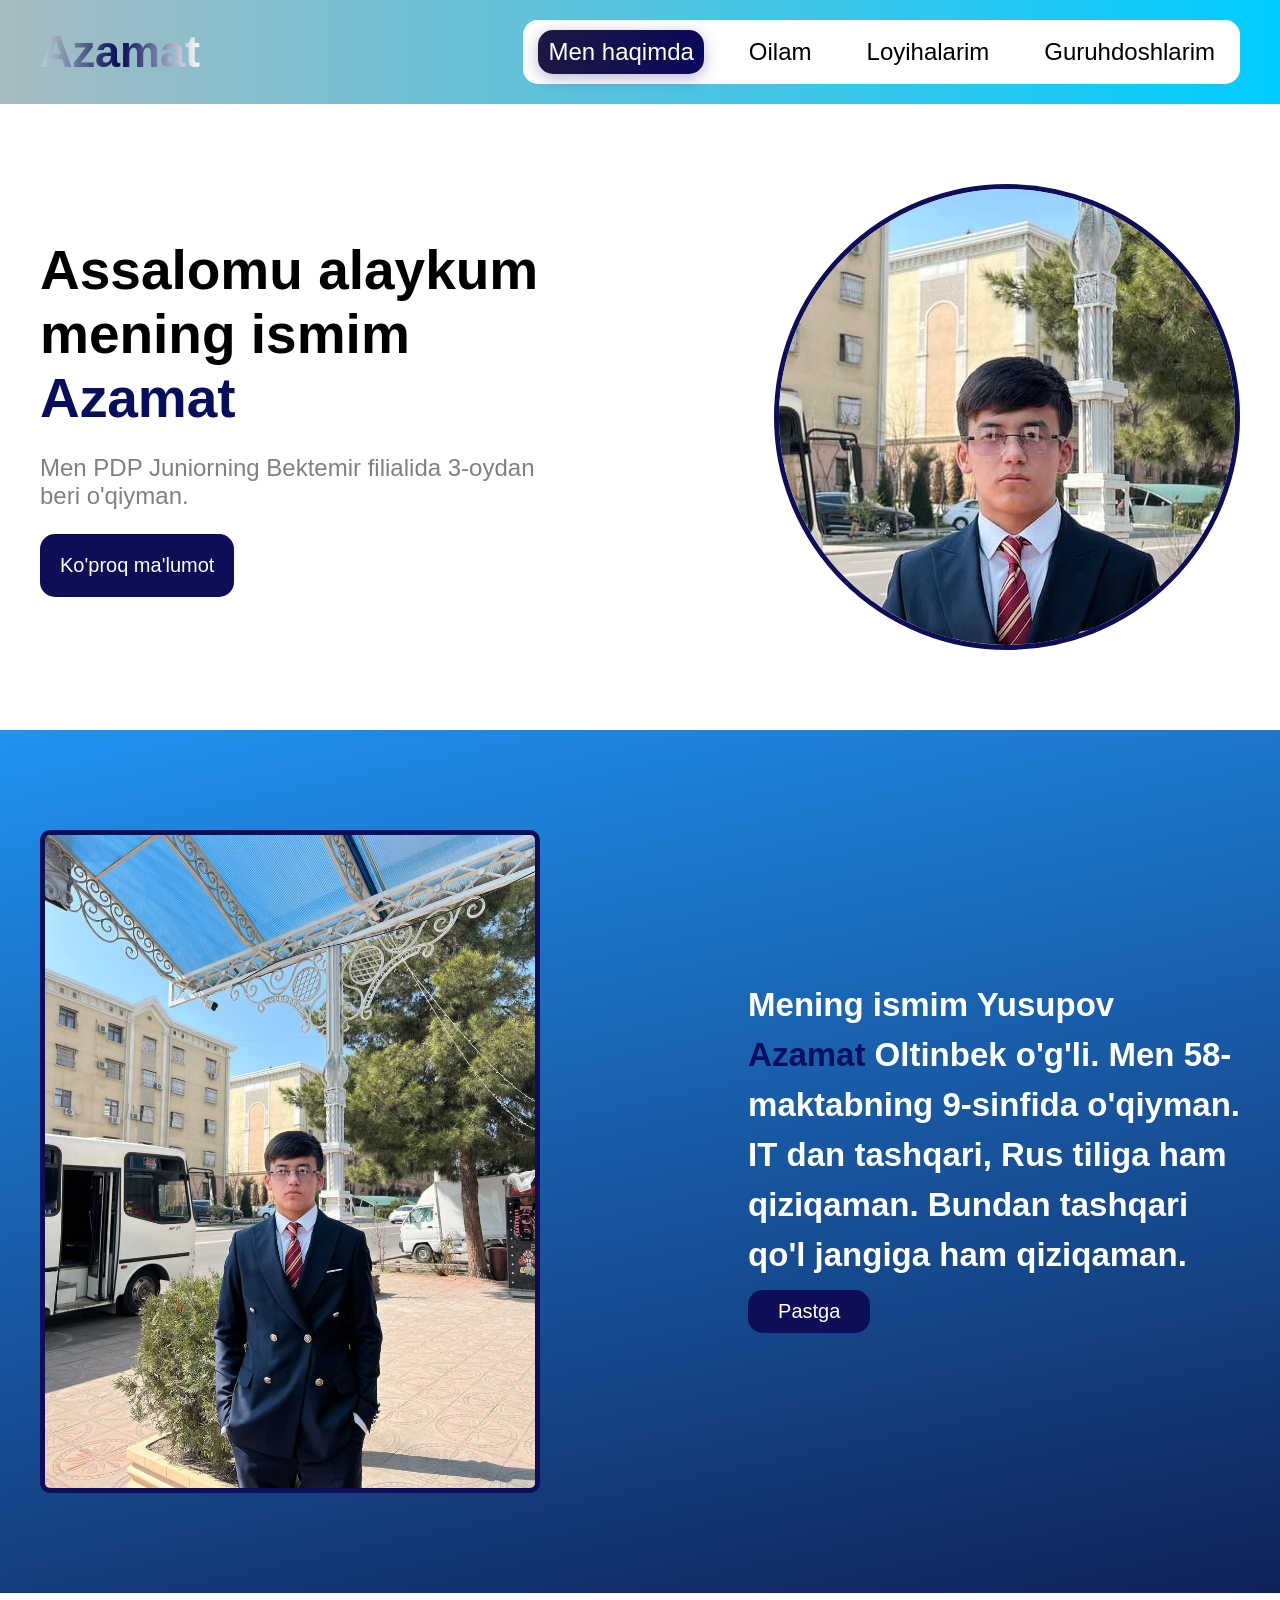
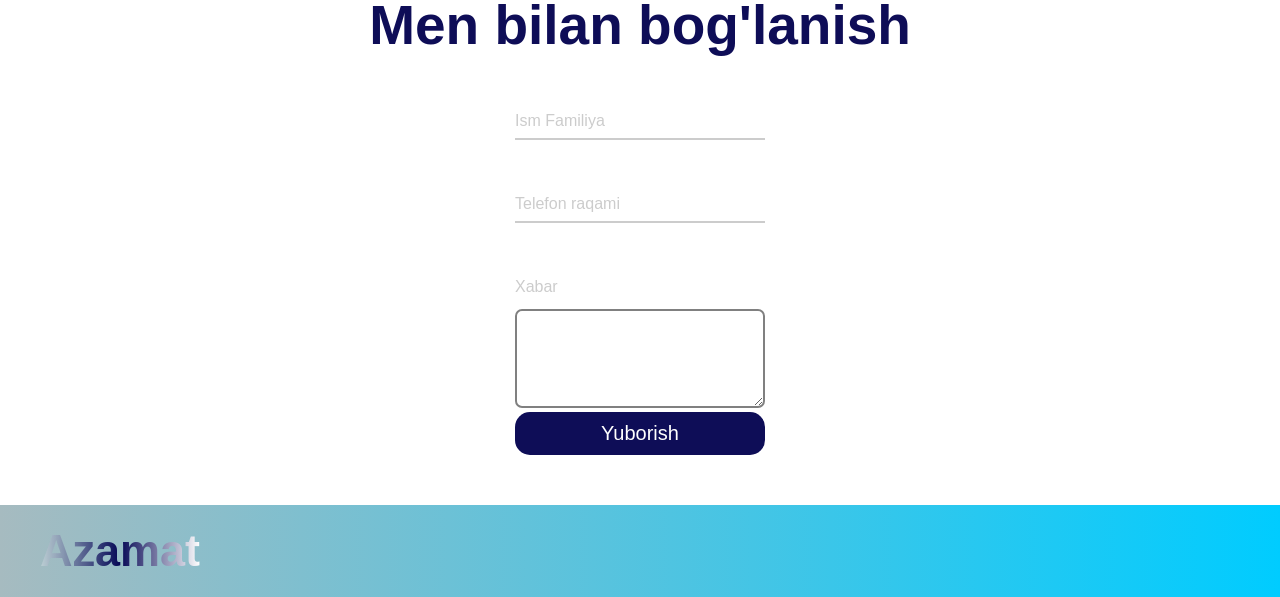
==== index.html @ 0fc04661 "first commit" ====
<!doctype html>
<html lang="en">
  <head>
    <meta charset="UTF-8" />
    <meta name="viewport" content="width=device-width, initial-scale=1.0" />
    <title>Portfolio</title>
    <link rel="stylesheet" href="/style.css" />
  </head>
  <body>
    <header class="site-header">
      <div class="conteiner">
        <div class="header-wrapper">
          <a class="logo-link" href="index.html">Azamat</a>

          <nav class="navbar">
            <ul class="navbar-list">
              <li>
                <a class="navbar-link active" href="index.html">Men haqimda</a>
              </li>
              <li><a class="navbar-link" href="family.html">Oilam</a></li>
              <li>
                <a class="navbar-link" href="project.html">Loyihalarim</a>
              </li>
               <li>
                <a class="navbar-link " href="class.html"
                  >Guruhdoshlarim</a
                >
              </li>
            </ul>
          </nav>
        </div>
      </div>
    </header>

    <main>
      <section class="hero">
        <div class="conteiner">
          <div class="hero-wrapper">
            <div class="hero-text-wrapper">
              <h1 class="hero-title">
                Assalomu alaykum mening ismim
                <span class="hero-span">Azamat</span>
              </h1>
              <p class="hero-desc">
                Men PDP Juniorning Bektemir filialida 3-oydan beri o'qiyman.
              </p>
              <a class="hero-link" href="#about">Ko'proq ma'lumot</a>
            </div>
            <div class="img-box">
                <div class="card">
          <div class="inner">
            <div class="oldi-tomoni"> <img src="/img/boys.png" alt="" /></div>
            <div class="orqa-tomoni"> <img src="/img/image.png" alt=""></div>
             
            </div>
          </div>
        </div>
      </section>



      <section class="about" id="about">
        <div class="conteiner">
            
            <div class="about-wrapper">
                
                    <img class="about-img" src="/img/boys.png" alt="">

                
                <div class="about-text-wrapper">
                    <h2 class="about-title">
                        
                        Mening ismim Yusupov <br> <span class="about-span">Azamat</span> Oltinbek o'g'li. Men 58- <br>maktabning 9-sinfida o'qiyman. <br> IT dan tashqari, Rus tiliga ham <br> qiziqaman. Bundan tashqari <br> qo'l jangiga ham qiziqaman.
                        
                    </h2>
                    <a class="about-link" href="#data">Pastga</a>
                </div>
            </div>
        </div>
      </section>

      <section class="data" id="data">
        <div class="conteiner">
            <h2 class="data-title">Men bilan bog'lanish</h2>
            <div class="data-card">
                <form class="data-form" action="">

                    
                    <div class="data-box">
                        <form class="data-form" action="">
                            <input type="text" id="input"
                            required>
                            <label for="input">Ism Familiya</label>
                            <span class="underline"></span>
                            
                        </form>
                    </div>
                    
                    <div class="data-box">
                        <form class="data-form" action="">
                            <input type="tel" id="input"
                            required>
                            <label for="input">Telefon raqami</label>
                            <span class="underline"></span>
                            
                            
                            
                            
                            
                        </form>                  
                    </div>
                    <div class="data-box">

                        <label for="">Xabar</label>
                        <br>
                        <br>
                        <textarea name="" id="" rows="5"></textarea>
                        <br>
                        <button>Yuborish</button>
                    </div>

                </form>
            </div>
          
        </div>
      </section>

      <section class="site-footer">
        <div class="conteiner">
            <div class="footer-wrapper">
                <a class="logo-link" href="index.html">Azamat</a>
            </div>
        </div>
      </section>
    </main>
  </body>
</html>
---- style.css ----
* {
  margin: 0;
  padding: 0;
  box-sizing: border-box;
}

body {
  margin: 0;
  overflow-x: hidden;
  font-family: "Inter", sans-serif;
}

.site-header {
  padding-block: 20px;
  padding-block-start: 20px;
  padding-block-end: 20px;
  background: linear-gradient(90deg, #00ceff, #1c6e5a);
  background-image: linear-gradient(
    90deg,
    rgb(0, 206, 255),
    rgba(0, 174, 255, 0.144)
  );
  background-position-x: initial;
  background-position-y: initial;
  background-size: initial;
  background-repeat: initial;
  background-attachment: initial;
  background-origin: initial;
  background-clip: initial;
  background-color: initial;
  background: linear-gradient(90deg, #00ceff, #0059ff, #00ceff);
  background-image: linear-gradient(
    90deg,
    rgb(166, 187, 192),
    rgb(0, 204, 255),
    rgb(8, 13, 80)
  );
  background-position-x: initial;
  background-position-y: initial;
  background-size: initial;
  background-repeat: initial;
  background-attachment: initial;
  background-origin: initial;
  background-clip: initial;
  background-color: initial;
  background-size: 200% 200%;
  animation: gradientFlow 5s ease infinite;
}

.conteiner {
  max-width: 1240px;
  width: 100%;
  margin-inline-start: auto;
  margin-inline-end: auto;
  padding-inline-start: 20px;
  padding-inline-end: 20px;
}

.header-wrapper {
  display: flex;
  justify-content: space-between;
  align-items: center;
}
a {
  text-decoration-line: none;
  display: inline-block;
}

.logo-link {
  font-size: 45px;
  font-weight: 900;
  color: #fff;
  position: relative;
  display: inline-block;
  background: linear-gradient(to right, #ffffff4d, #050755, #fff);
  background-image: linear-gradient(to right, rgb(6, 14, 94));
  -webkit-background-clip: text;
  -webkit-text-fill-color: transparent;
  transition: 1.1s;
}

.logo-link:hover {
  transform: scale(1.1);
}
.navbar {
  background-color: #fff;
  padding: 10px 15px;
  border-radius: 15px;
}

.navbar-list {
  display: flex;
  gap: 35px;
}

ul {
  list-style-type: none;
  margin-block: 0;
  padding-left: 0;
}

li {
  display: list-item;
  unicode-bidi: isolate;
}

.navbar-link {
  font-size: 24px;
  padding: 8px 10px;
  border-radius: 15px;
  color: #000;
}

.active {
  background: linear-gradient(90deg, #1c1842, #0a095a, #00ffc8);
  background-size: 200% 200%;
  animation: gradientFlow 3s ease infinite;
  color: #fff !important;
  box-shadow: 0 4px 15px rgba(28, 5, 92, 0.3);
}
.hero-wrapper {
  display: flex;

  justify-content: space-between;
  align-items: center;
  padding-block: 80px;
}

.hero-text-wrapper {
  width: 500px;
}

.hero-title {
  font-size: 55px;
  font-weight: 800;
  margin-block: 0;
}
.hero-span {
  color: rgb(6, 14, 94);
}

.hero-desc {
  color: gray;
  font-weight: 500;
  font-size: 24px;
}
p {
  display: block;
  margin-block-start: 1em;
  margin-block-end: 1em;
  margin-inline-start: 0px;
  margin-inline-end: 0px;
  unicode-bidi: isolate;
}

.hero-link {
  background-color: #0e0d57;
  padding: 20px;
  color: #fff;
  border-radius: 15px;
  font-size: 20px;

  font-weight: 400;
  transition: 1.1s;
}
.hero-link:hover {
  transform: scale(1.1);
}
.img-box {
  position: relative;
  width: 466px;
  height: 466px;
  border-radius: 50%;
  display: flex;
  justify-content: center;
  align-items: center;
  overflow: hidden;
  background: #eee;
  border: #0e0d57;
  border: 5px solid #0e0d57;
}

.card {
  width: 300px;
  height: 350px;
  margin: 30px;
  perspective: 1000px;
}
.inner {
  width: 100%;
  height: 100%;
  transition: 1s;
  transform-style: preserve-3d;
  position: relative;
}
.card:hover .inner {
  transform: rotateY(180deg);
}
.oldi-tomoni,
.orqa-tomoni {
  width: 100%;
  height: 100%;
  position: absolute;
  backface-visibility: hidden;
  display: flex;
  align-items: center;
  justify-content: center;
  color: #fff;
  font-size: 30px;
  padding: 20px;
  box-shadow: 0 0 10px black;
}
.oldi-tomoni {
  background: url(images/image.png);
  background-size: cover;
}
.orqa-tomoni {
  display: flex;
  align-items: center;
  justify-content: center;
  flex-direction: column;
  background-color: rgb(94, 157, 219);
  transform: rotateY(180deg);
  box-shadow: 0 0 10px rgb(94, 157, 219);
}

.about-wrapper {
  display: flex;
  justify-content: space-between;
  align-items: center;
}

.about {
  padding-block: 100px;
  background: linear-gradient(348deg, #102158, #2092f0);
}
.about-texts-wrapper {
  width: 500px;
}

.about-img {
  width: 500px;
  border-radius: 10px;
  border: 5px solid #0e0d57;
}

.about-title {
  font-size: 33px;
  line-height: 50px;
  color: rgb(255, 255, 255);
}

.about-span {
  color: rgb(6, 14, 94);
}

.about-link {
  background-color: #0e0d57;
  padding: 10px 30px;
  margin: 10px 0px;
  color: #fff;
  border-radius: 15px;

  font-size: 20px;
  font-weight: 400;
  transition: 0.3s linear;
}

.about-link:hover {
  transform: scale(1.1);
}

.data-box {
  position: relative;

  width: 250px;
  margin: 50px auto;
}

.data-title {
  color: #0e0d57;
  text-align: center;
  font-size: 55px;
  margin-bottom: 50px;
}

.data-box input {
  width: 100%;
  border: none;
  border-bottom: 2px solid #ccc;
  padding: 5px 0;
  font-size: 18px;
  background-color: transparent;
  outline: none;
}

.data-box label {
  position: absolute;
  top: 5px;
  left: 0;
  color: #ccc;
  transition: 0.3s;
  pointer-events: none;
}

.data-box input:focus + label,
.data-box input:valid + label {
  top: -10px;
  color: #ccc;
  font-size: 16px;
}

.data-box .underline {
  position: absolute;
  bottom: 0;
  left: 0;
  height: 2px;
  width: 100%;
  background-color: #000000;
  transform: scaleX(0);
  transition: 0.3s;
}

.data-box input:focus ~ .underline,
.data-box input:valid ~ .underline {
  transform: scaleX(1);
}

.data-card textarea {
  width: 250px;
  margin-bottom: 15px;
  padding-block: 10px;
  border-radius: 7px;
  padding-left: 15px;
  border: 2px solid gray;
  margin: 0 auto;
}

.data-card label {
  color: #ccc;
}

.data-card button {
  background-color: #0e0d57;
  margin: 10px 0px;
  padding: 10px 30px;
  color: #fff;
  border-radius: 15px;
  margin: 0 auto;
  font-size: 20px;
  font-weight: 400;
  border: none;
  width: 250px;
  transition: 0.3s linear;
}

.data-card button:hover {
  transform: scale(1.1);
}

.site-footer {
  padding-block: 20px;
  padding-block-start: 20px;
  padding-block-end: 20px;
  background: linear-gradient(90deg, #00ceff, #1c6e5a);
  background-image: linear-gradient(
    90deg,
    rgb(0, 206, 255),
    rgba(0, 174, 255, 0.144)
  );
  background-position-x: initial;
  background-position-y: initial;
  background-size: initial;
  background-repeat: initial;
  background-attachment: initial;
  background-origin: initial;
  background-clip: initial;
  background-color: initial;
  background: linear-gradient(90deg, #00ceff, #0059ff, #00ceff);
  background-image: linear-gradient(
    90deg,
    rgb(166, 187, 192),
    rgb(0, 204, 255),
    rgb(8, 13, 80)
  );
  background-position-x: initial;
  background-position-y: initial;
  background-size: initial;
  background-repeat: initial;
  background-attachment: initial;
  background-origin: initial;
  background-clip: initial;
  background-color: initial;
  background-size: 200% 200%;
  animation: gradientFlow 5s ease infinite;
}

.family-title {
  font-size: 55px;
  text-align: center;
  margin-block: 100px;
}

.family-item {
  display: flex;
  justify-content: space-between;
  align-items: center;
  padding-block: 100px;
}

.family-box {
  width: 500px;
}

.family-name {
  font-size: 50px;
  font-weight: 700;
}

.family-desc {
  font-size: 30px;
}

.family-img {
  width: 500px;
  box-shadow: 0px 0px 10px #0e0d57;
  border-radius: 5px;
}

.item2 {
  flex-direction: row-reverse;
}

.item4 {
  flex-direction: row-reverse;
}

.projects-hero {
  padding-block: 100px;
}

.project-title {
  font-size: 55px;
  text-align: center;
  margin-block: 100px;
}

.project-list {
  display: flex;
  flex-wrap: wrap;
  justify-content: space-between;
  align-items: center;
  row-gap: 55px;
}

.project-desc {
  font-size: 22px;
  font-weight: 700;
}

.project-img {
  width: 460px;
  height: 285px;
  border-radius: 10px;
  border: 5px solid #0e0d57;
}

.family-name span {
  color: #0e0d57;
}
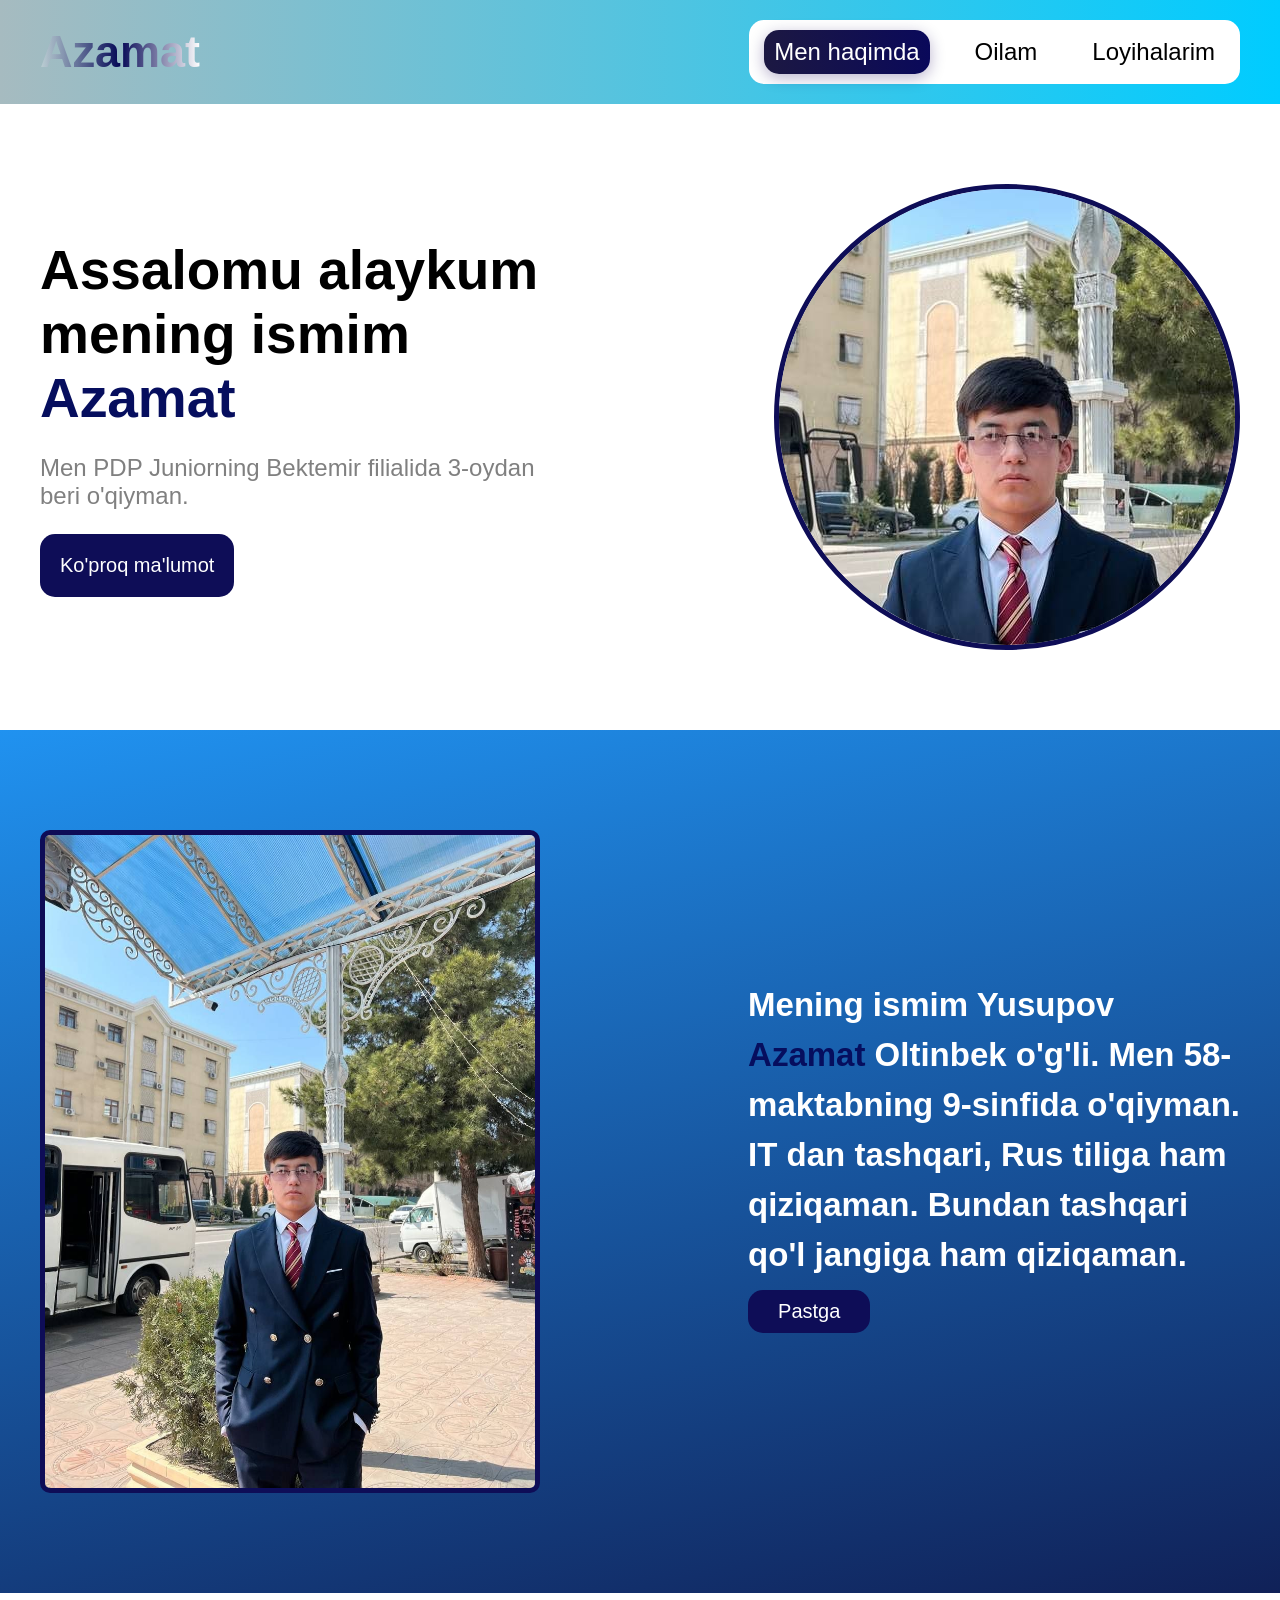
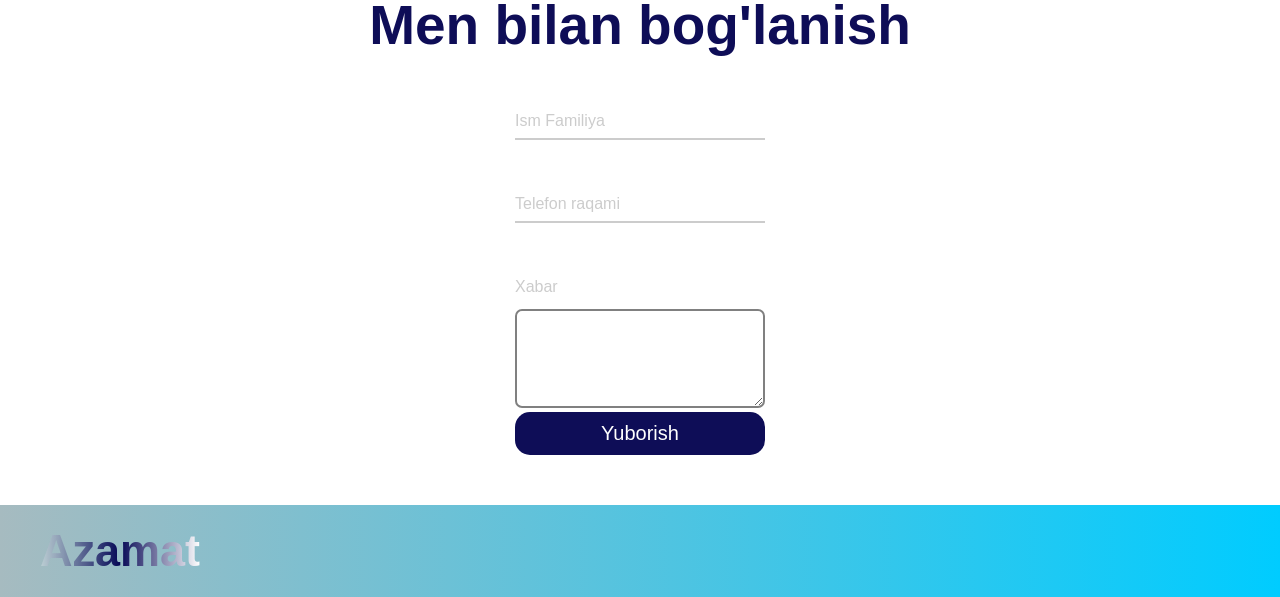
==== commit f847db92: "asas" ====
--- a/index.html
+++ b/index.html
@@ -21,11 +21,7 @@
               <li>
                 <a class="navbar-link" href="project.html">Loyihalarim</a>
               </li>
-               <li>
-                <a class="navbar-link " href="class.html"
-                  >Guruhdoshlarim</a
-                >
-              </li>
+              
             </ul>
           </nav>
         </div>
--- a/style.css
+++ b/style.css
@@ -2,6 +2,10 @@
   margin: 0;
   padding: 0;
   box-sizing: border-box;
+}
+
+html {
+  scroll-behavior: smooth;
 }
 
 body {
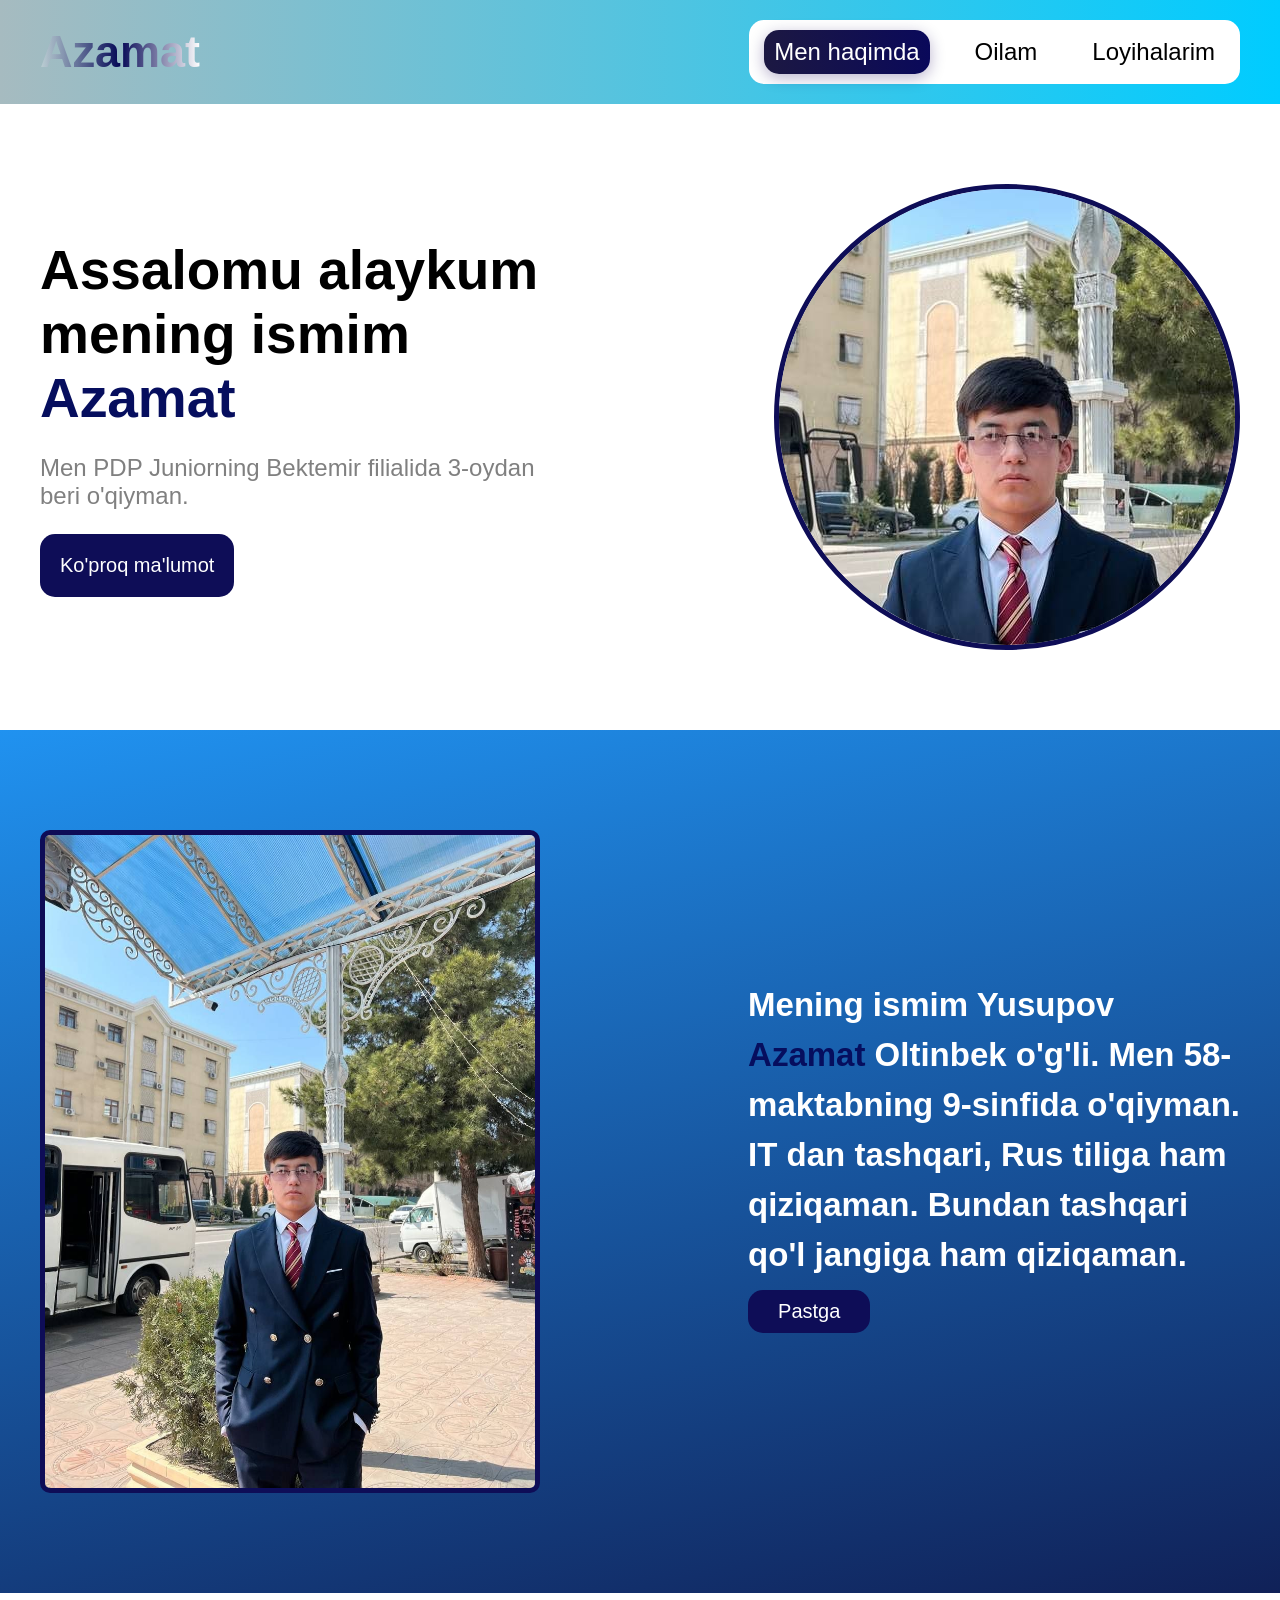
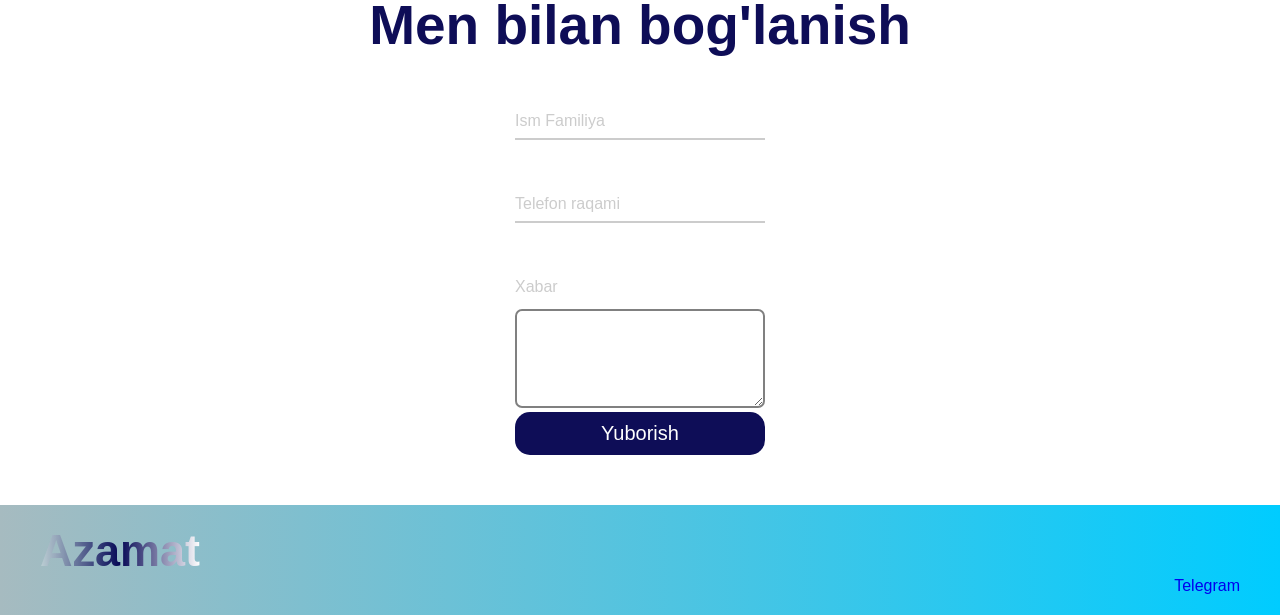
==== commit 95166aa5: "update" ====
--- a/index.html
+++ b/index.html
@@ -125,7 +125,8 @@
         <div class="conteiner">
             <div class="footer-wrapper">
                 <a class="logo-link" href="index.html">Azamat</a>
-            </div>
+              </div>
+              <a class="telegram" href="t.me/yspvvvvv7">Telegram</a>
         </div>
       </section>
     </main>
--- a/style.css
+++ b/style.css
@@ -472,3 +472,10 @@
 .family-name span {
   color: #0e0d57;
 }
+
+.telegram {
+  display: flex;
+  align-items: center;
+  justify-content: end;
+  bottom: 15px;
+}
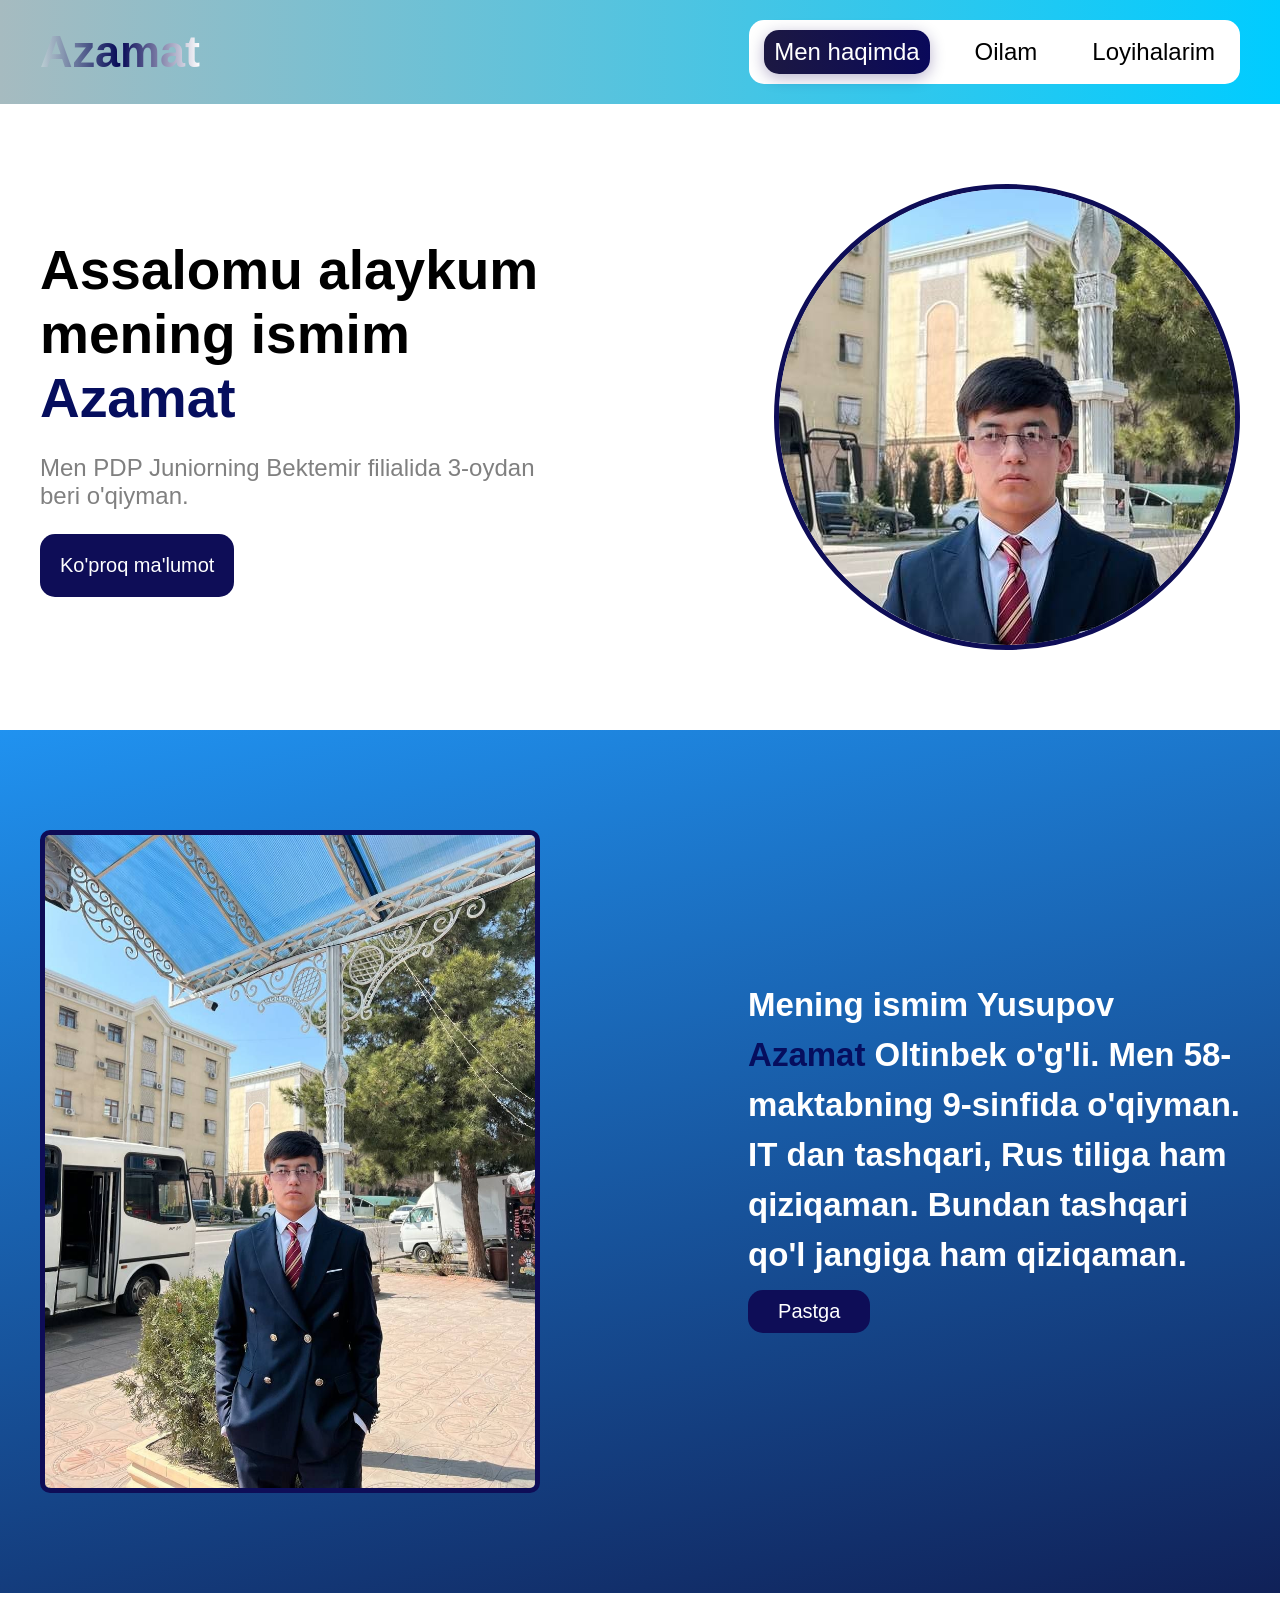
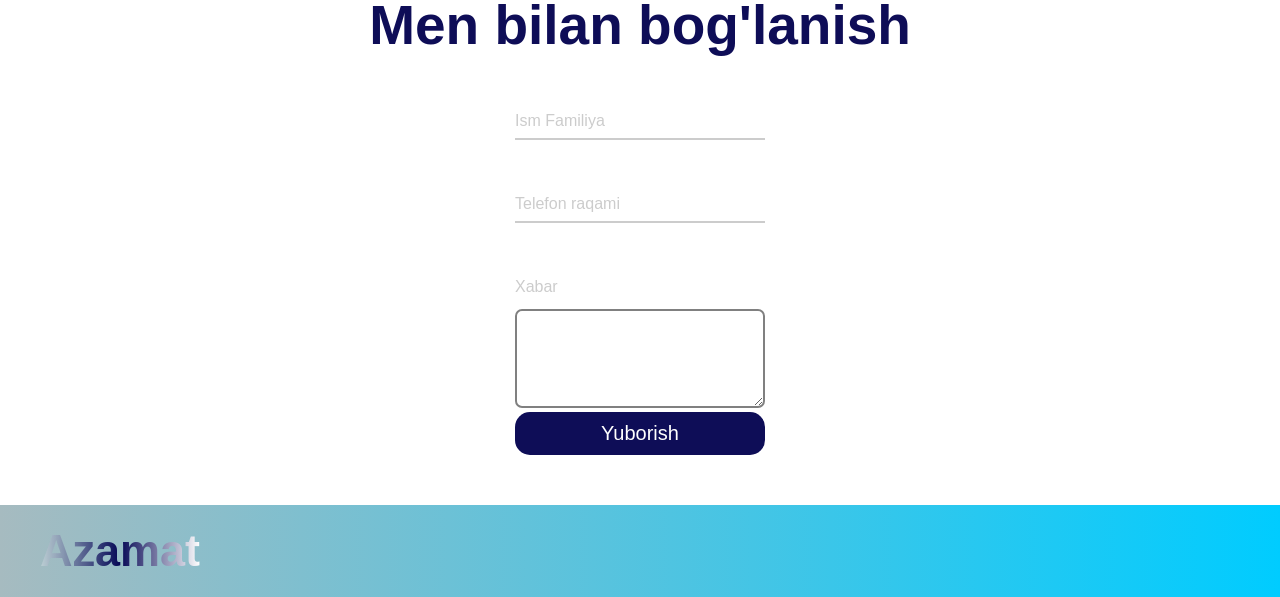
==== commit 377e8630: "update" ====
--- a/index.html
+++ b/index.html
@@ -126,7 +126,7 @@
             <div class="footer-wrapper">
                 <a class="logo-link" href="index.html">Azamat</a>
               </div>
-              <a class="telegram" href="t.me/yspvvvvv7">Telegram</a>
+              
         </div>
       </section>
     </main>
--- a/style.css
+++ b/style.css
@@ -15,6 +15,9 @@
 }
 
 .site-header {
+  position: sticky;
+  top: 0;
+  z-index: 100;
   padding-block: 20px;
   padding-block-start: 20px;
   padding-block-end: 20px;
@@ -472,10 +475,3 @@
 .family-name span {
   color: #0e0d57;
 }
-
-.telegram {
-  display: flex;
-  align-items: center;
-  justify-content: end;
-  bottom: 15px;
-}
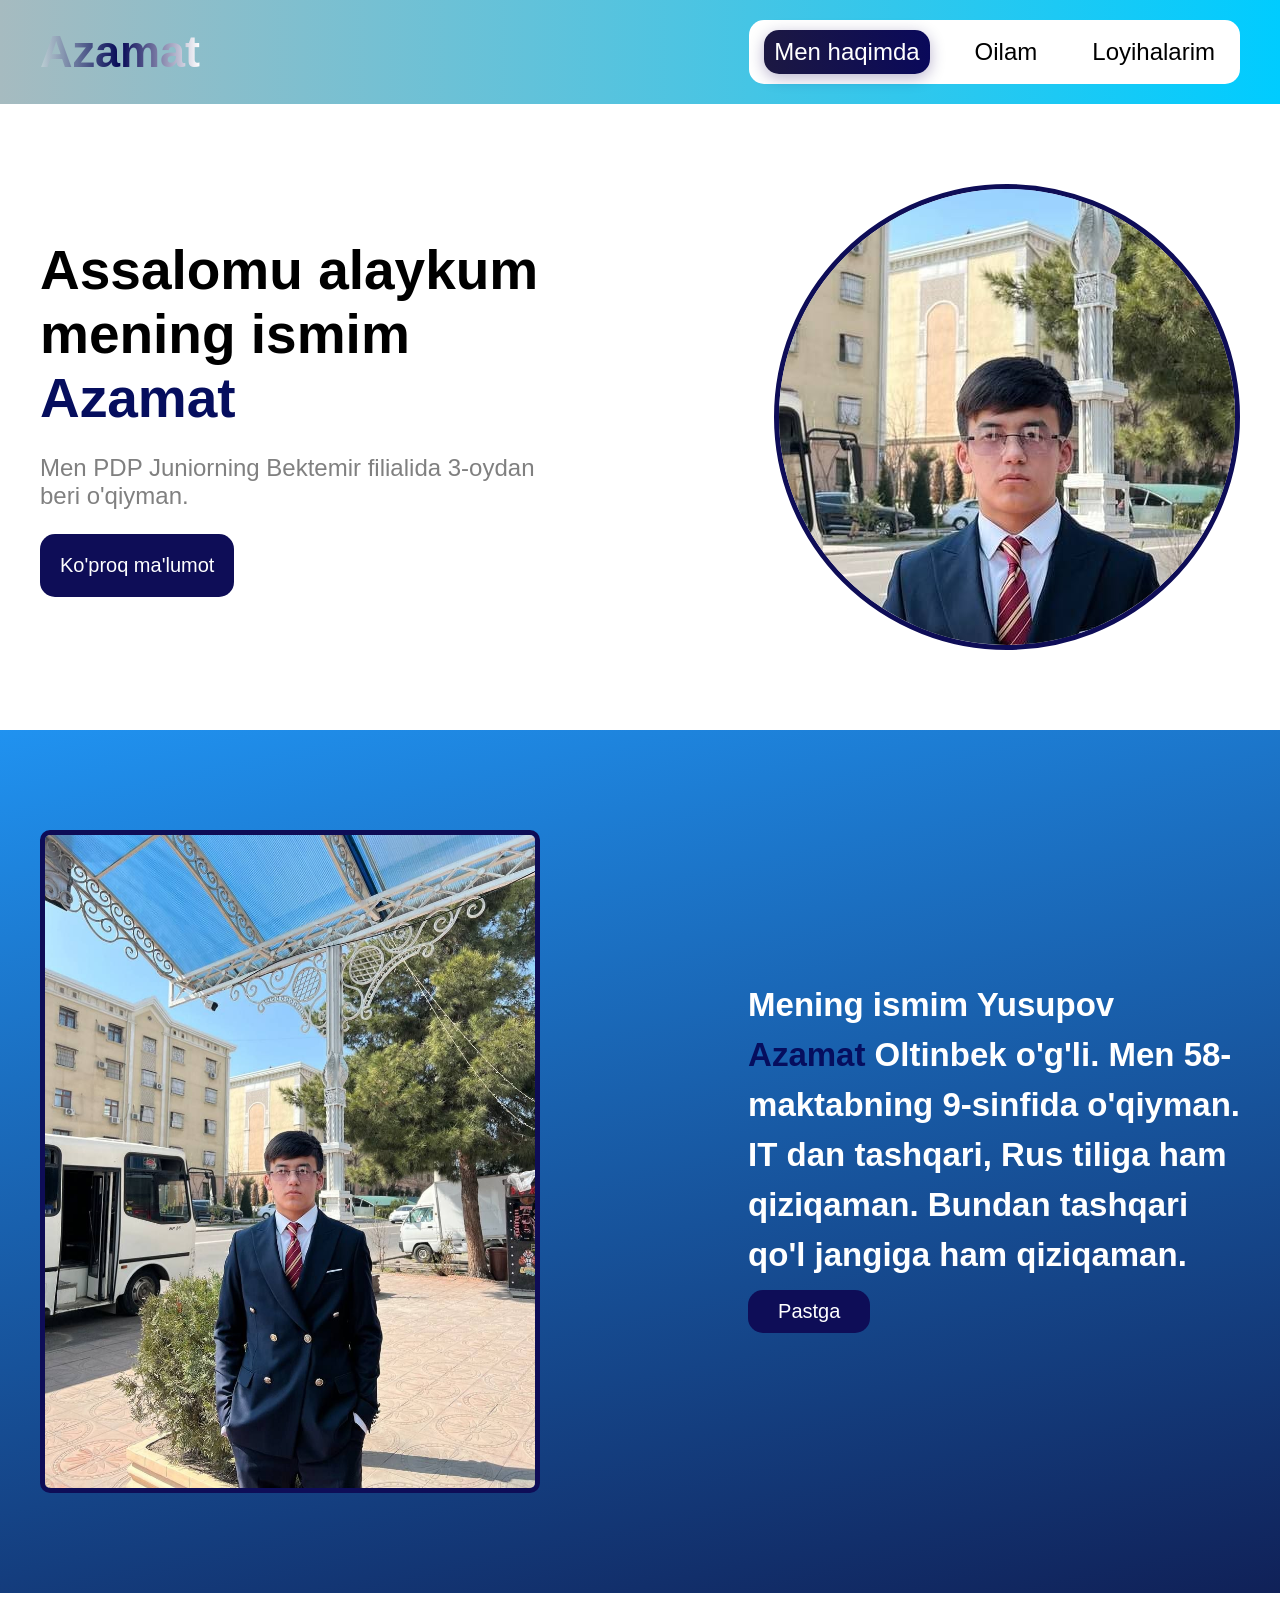
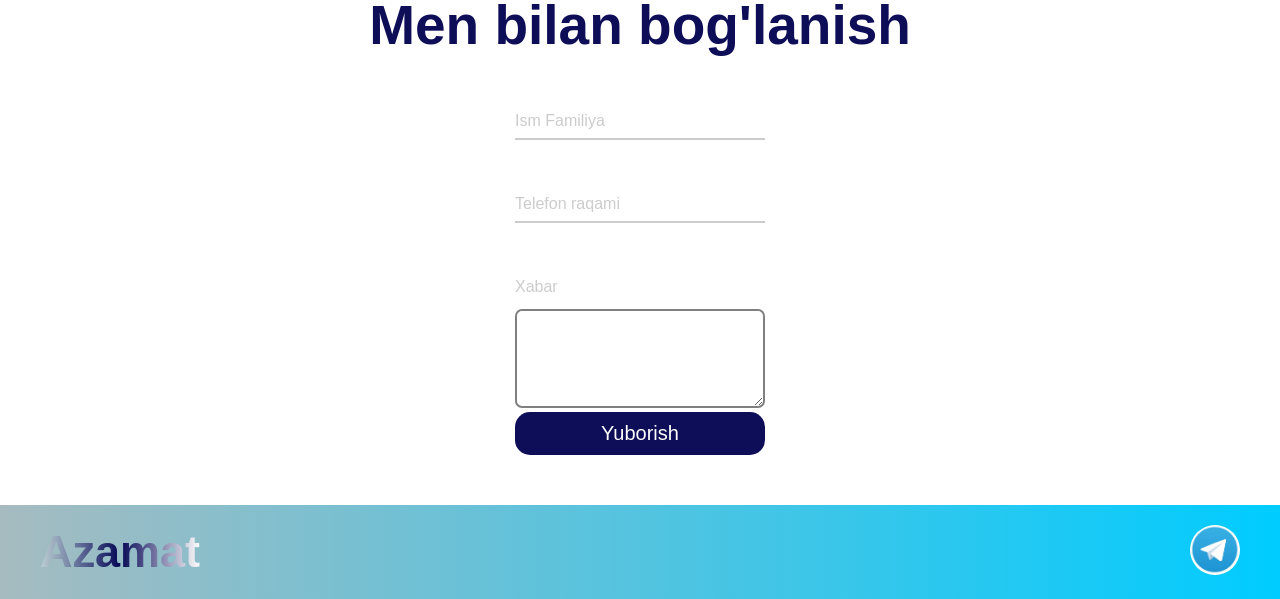
==== commit 5b4bbf6a: "update" ====
--- a/index.html
+++ b/index.html
@@ -125,6 +125,9 @@
         <div class="conteiner">
             <div class="footer-wrapper">
                 <a class="logo-link" href="index.html">Azamat</a>
+                <div class="social-box">
+                  <a href="https://t.me/yspvvvvv7"><img class="telegram" src="/img/image copy 4.png" alt=""></a>
+                </div>
               </div>
               
         </div>
--- a/style.css
+++ b/style.css
@@ -429,7 +429,7 @@
 }
 
 .family-img {
-  width: 500px;
+  width: 325px;
   box-shadow: 0px 0px 10px #0e0d57;
   border-radius: 5px;
 }
@@ -475,3 +475,19 @@
 .family-name span {
   color: #0e0d57;
 }
+
+.footer-wrapper {
+  display: flex;
+  justify-content: space-between;
+  align-items: center;
+}
+
+.telegram {
+  border-radius: 50%;
+  border: none;
+  width: 50px;
+  transition: 1.1s;
+}
+.telegram:hover {
+  transform: scale(1.1);
+}
